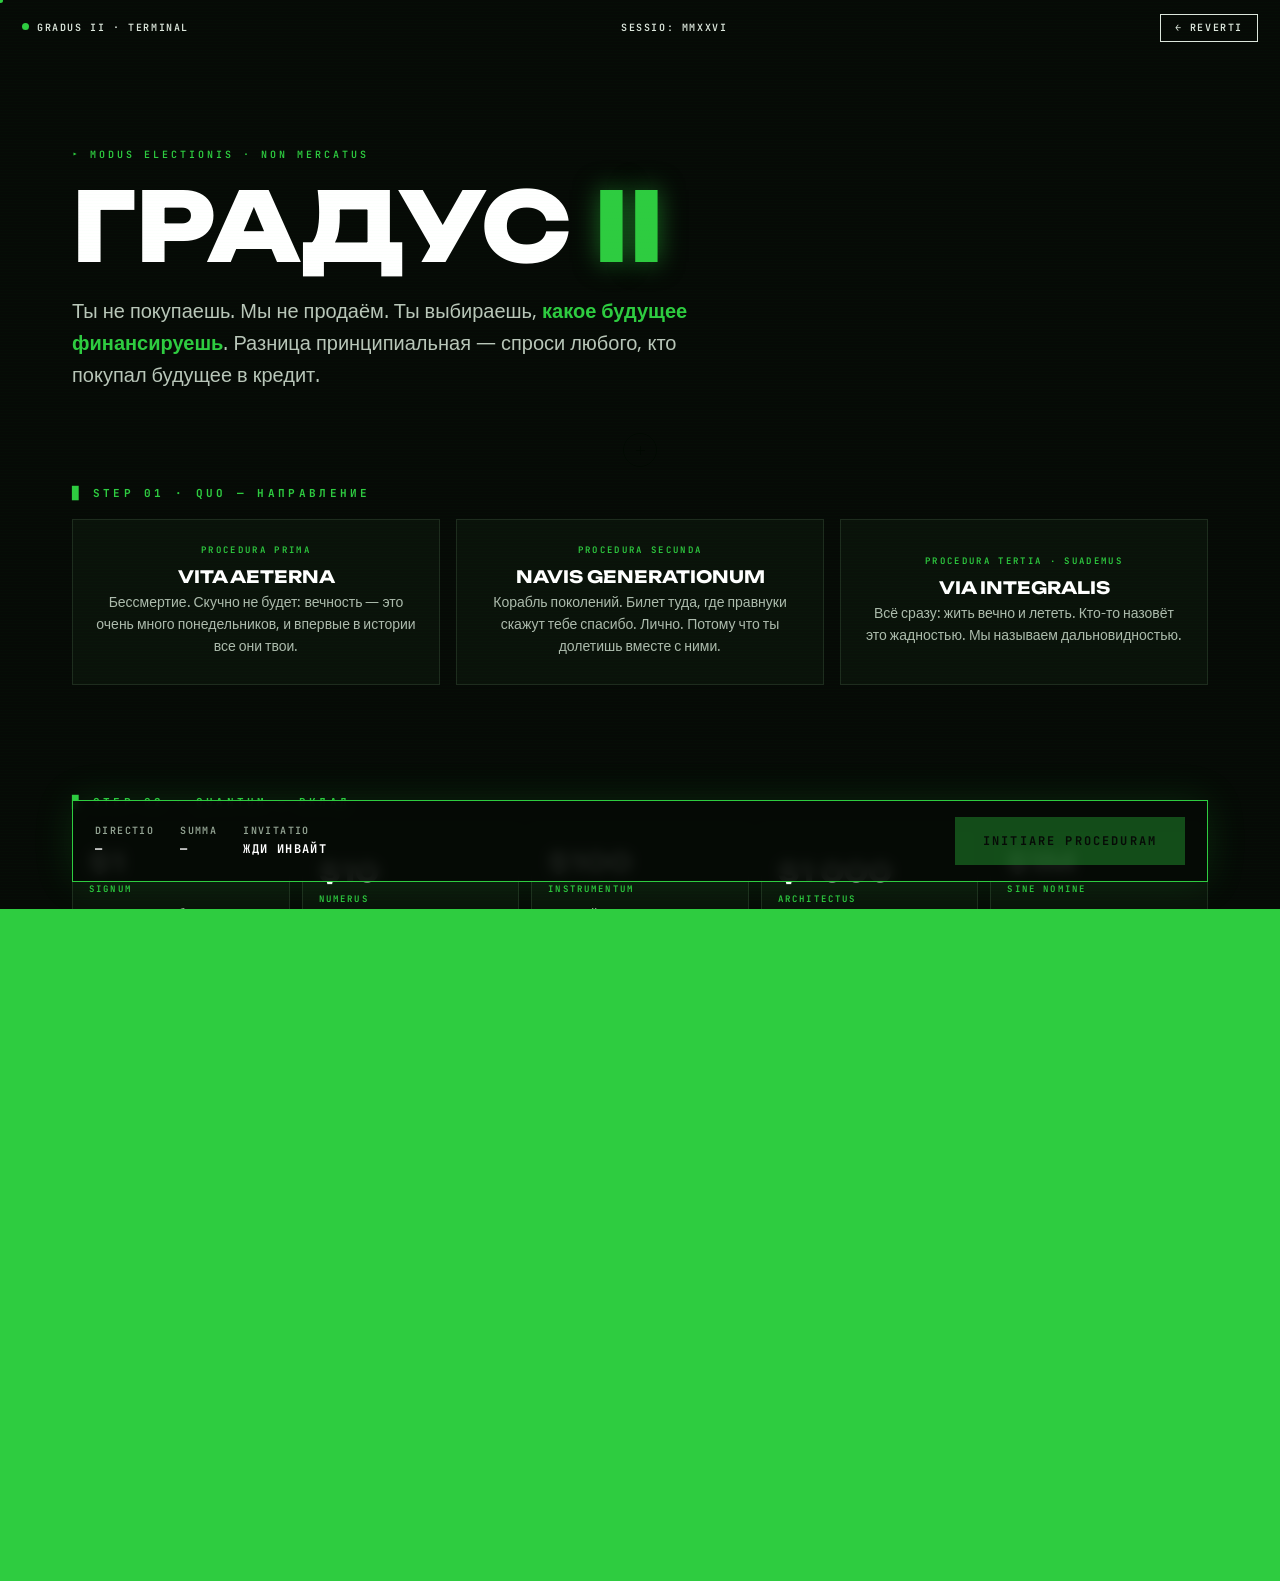
==== site/gradus.html @ 949667b2 "Проект: журнал APPARATUS IMMORTALIS (17 полос) + концепт сайта (главная + GRADUS II)" ====
<!DOCTYPE html>
<html lang="ru">
<head>
<meta charset="utf-8">
<meta name="viewport" content="width=device-width,initial-scale=1">
<title>GRADUS II · MODUS ELECTIONIS</title>
<meta name="description" content="Режим выбора финансирования. Ты не покупаешь. Мы не продаём. Ты выбираешь, какое будущее финансируешь.">
<link rel="icon" href="data:image/svg+xml,%3Csvg xmlns='http://www.w3.org/2000/svg' viewBox='0 0 32 32'%3E%3Crect width='32' height='32' fill='%23060A06'/%3E%3Crect x='4' y='4' width='24' height='24' fill='none' stroke='%232ECC40' stroke-width='3'/%3E%3Ccircle cx='16' cy='16' r='5' fill='%232ECC40'/%3E%3C/svg%3E">
<link rel="stylesheet" href="css/style.css">
</head>
<body class="gradus">

<div id="boot" style="background:#060A06;" data-lines='["TERMINAL ACCESS: <b>GRADUS II</b>","AUTH: <b>NON REQUIRITUR</b>","MODUS: <b>ELECTIO FINANTIAE</b>","ORDO: <b>NULLUS</b> — ОЧЕРЕДЬ ОТКЛЮЧЕНА","<b>SALVE, СОАВТОР.</b>"]'><pre style="color:#DCE7DC;"></pre></div>
<div id="wipe"></div>
<div class="scanlines"></div>

<header class="topbar">
  <span><span class="dot"></span>GRADUS II · TERMINAL</span>
  <span>SESSIO: MMXXVI</span>
  <a class="go2" href="index.html" data-wipe data-cur="Reverti">← REVERTI</a>
</header>

<section class="g2-hero">
  <p class="kicker rv">MODUS ELECTIONIS · NON MERCATUS</p>
  <h1 class="rv">ГРАДУС <em>II</em></h1>
  <p class="lead rv">Ты не покупаешь. Мы не продаём. Ты выбираешь, <b>какое будущее финансируешь</b>. Разница принципиальная — спроси любого, кто покупал будущее в кредит.</p>
</section>

<!-- STEP 01: направление -->
<section class="g2sec">
  <p class="steplbl rv">STEP 01 · QUO — НАПРАВЛЕНИЕ</p>
  <div class="dir-grid">
    <button class="dir rv" data-name="VITA AETERNA" data-hover data-cur="Vive">
      <small>PROCEDURA PRIMA</small>
      <h3>VITA AETERNA</h3>
      <p>Бессмертие. Скучно не будет: вечность — это очень много понедельников, и впервые в истории все они твои.</p>
    </button>
    <button class="dir rv" data-name="NAVIS GENERATIONUM" data-hover data-cur="Vola">
      <small>PROCEDURA SECUNDA</small>
      <h3>NAVIS GENERATIONUM</h3>
      <p>Корабль поколений. Билет туда, где правнуки скажут тебе спасибо. Лично. Потому что ты долетишь вместе с ними.</p>
    </button>
    <button class="dir rv" data-name="VIA INTEGRALIS" data-hover data-cur="Omnia">
      <small>PROCEDURA TERTIA · SUADEMUS</small>
      <h3>VIA INTEGRALIS</h3>
      <p>Всё сразу: жить вечно и лететь. Кто-то назовёт это жадностью. Мы называем дальновидностью.</p>
    </button>
  </div>
</section>

<!-- STEP 02: вклад -->
<section class="g2sec">
  <p class="steplbl rv">STEP 02 · QUANTUM — ВКЛАД</p>
  <div class="tier-row">
    <button class="tier rv" data-name="$1 · SIGNUM" data-hover data-cur="Sine ordine">
      <span class="sum">$1</span><span class="nm">SIGNUM</span>
      <p>Не цена. Способ не ждать инвайт. Очередь — для магазинов.</p>
    </button>
    <button class="tier rv" data-name="$10 · NUMERUS" data-hover data-cur="Nomen">
      <span class="sum">$10</span><span class="nm">NUMERUS</span>
      <p>Твоё имя в списке соавторов. Шрифт мелкий, зато вечный.</p>
    </button>
    <button class="tier rv" data-name="$100 · INSTRUMENTUM" data-hover data-cur="Signum II">
      <span class="sum">$100</span><span class="nm">INSTRUMENTUM</span>
      <p>Значок II класса. Люди начнут спрашивать. Отвечать не обязательно.</p>
    </button>
    <button class="tier rv" data-name="$1 000 · ARCHITECTUS" data-hover data-cur="Signum I">
      <span class="sum">$1 000</span><span class="nm">ARCHITECTUS</span>
      <p>Значок I класса и право молчать со значением.</p>
    </button>
    <button class="tier rv" data-name="$1 000 000 · SINE NOMINE" data-hover data-cur="Silentium">
      <span class="sum">$1M</span><span class="nm">SINE NOMINE</span>
      <p>Уровень, о котором вслух не говорят. Даже мы. Особенно мы.</p>
    </button>
  </div>
  <p class="rings rv">Значки — для тех, кто уже вошёл. <b>Выше значков есть кольца</b>: их носят соавторы такого порядка, что о них не говорят вслух. Как выглядит кольцо, не знает никто. Возможно, в этом и смысл кольца.</p>
</section>

<!-- SUMMARY HUD -->
<div class="hudpanel">
  <div class="f">DIRECTIO<b id="fDir">—</b></div>
  <div class="f">SUMMA<b id="fSum">—</b></div>
  <div class="f">INVITATIO<b id="fInv">ЖДИ ИНВАЙТ</b></div>
  <button class="btn solid" id="goBtn" disabled data-cur="Procede">INITIARE PROCEDURAM</button>
</div>

<section class="g2sec" style="padding-bottom:120px;">
  <p class="lead rv" style="color:#93A493;font-size:14px;">Концепт-страница получения входа. Деньги не списываются: пока что мы щедрее банков. Узел оплаты активируется вручную — INCEPTOR PRIMARIS проверяет каждую подпись лично. Ему всё равно некуда спешить: у него вечность.</p>
</section>

<footer style="border-color:#1E2C1E;">
  <span>GAUSSE HOLLER CUSTOM LAB · <span class="g">VER. ∞.0</span> · MMXXVI</span>
  <span>GRADUS II · MODUS ELECTIONIS</span>
  <span>MORS <span class="g">OPTIONALIS</span></span>
</footer>

<!-- MODAL -->
<div id="modal">
  <div class="box">
    <pre></pre>
    <p class="fine">Это концепт. Ничего не списано, никто не подписан, все свободны — редкое предложение на современном рынке.</p>
    <button class="btn x" style="color:#fff;" data-cur="Finis">ЗАКРЫТЬ КАНАЛ</button>
  </div>
</div>

<script src="js/main.js"></script>
</body>
</html>
---- site/css/style.css ----
/* ── GAUSSE HOLLER CUSTOM LAB · concept site ─────────────────────────── */
@font-face{font-family:'Unbounded';src:url('../fonts/Unbounded.woff2') format('woff2');font-display:swap;}
@font-face{font-family:'Oxanium';src:url('../fonts/Oxanium.woff2') format('woff2');font-display:swap;}
@font-face{font-family:'JBMono';src:url('../fonts/JetBrainsMono.woff2') format('woff2');font-display:swap;}
@font-face{font-family:'Rubik';src:url('../fonts/Rubik.woff2') format('woff2');font-display:swap;}

:root{
  --green:#2ECC40;
  --green-dim:#20A331;
  --ink:#0B0F0B;
  --paper:#FFFFFF;
  --grey:#8A938A;
  --hud:1px solid rgba(11,15,11,.9);
}
*{margin:0;padding:0;box-sizing:border-box;}
html{scroll-behavior:smooth;}
body{
  background:var(--paper);color:var(--ink);
  font-family:'Rubik',system-ui,sans-serif;
  overflow-x:hidden;
  -webkit-font-smoothing:antialiased;
}
::selection{background:var(--green);color:#fff;}
img{max-width:100%;display:block;}
a{color:inherit;text-decoration:none;}

/* custom cursor (fine pointers only) */
@media (hover:hover) and (pointer:fine){
  body.cursor-on, body.cursor-on a, body.cursor-on button, body.cursor-on [data-hover]{cursor:none;}
  #cur{
    position:fixed;left:0;top:0;width:34px;height:34px;margin:-17px 0 0 -17px;
    border:1.5px solid var(--green);border-radius:50%;
    pointer-events:none;z-index:9999;
    transition:width .25s,height .25s,margin .25s,border-color .2s,background .2s;
    mix-blend-mode:multiply;
  }
  #cur::before,#cur::after{
    content:'';position:absolute;left:50%;top:50%;background:var(--green);
    transition:opacity .2s;
  }
  #cur::before{width:9px;height:1px;margin:-.5px 0 0 -4.5px;}
  #cur::after{width:1px;height:9px;margin:-4.5px 0 0 -.5px;}
  #cur.hov{width:64px;height:64px;margin:-32px 0 0 -32px;background:rgba(46,204,64,.12);}
  #cur.hov::before,#cur.hov::after{opacity:0;}
  #curDot{
    position:fixed;left:0;top:0;width:5px;height:5px;margin:-2.5px 0 0 -2.5px;
    background:var(--green);border-radius:50%;pointer-events:none;z-index:9999;
  }
  #curLbl{
    position:fixed;left:0;top:0;transform:translate(14px,14px);
    font:600 9px/1 'JBMono',monospace;letter-spacing:.14em;color:var(--green);
    pointer-events:none;z-index:9999;opacity:0;transition:opacity .2s;
    text-transform:uppercase;white-space:nowrap;
  }
  #curLbl.show{opacity:1;}
}
#cur,#curDot,#curLbl{display:none;}
body.cursor-on #cur,body.cursor-on #curDot,body.cursor-on #curLbl{display:block;}

/* boot overlay */
#boot{
  position:fixed;inset:0;background:var(--paper);z-index:9000;
  display:flex;align-items:center;justify-content:center;
  transition:opacity .5s,visibility .5s;
}
#boot.done{opacity:0;visibility:hidden;}
#boot pre{
  font:500 11px/1.9 'JBMono',monospace;color:var(--ink);
  letter-spacing:.08em;
}
#boot pre b{color:var(--green);font-weight:600;}

/* page wipe */
#wipe{
  position:fixed;inset:0;background:var(--green);z-index:9500;
  transform:translateY(101%);pointer-events:none;
}
#wipe.go{transition:transform .45s cubic-bezier(.76,0,.24,1);transform:translateY(0);}

/* top bar */
.topbar{
  position:fixed;top:0;left:0;right:0;z-index:800;
  display:flex;justify-content:space-between;align-items:center;
  padding:14px 22px;
  font:600 10px/1 'JBMono',monospace;letter-spacing:.16em;text-transform:uppercase;
  mix-blend-mode:multiply;
}
.topbar .dot{display:inline-block;width:7px;height:7px;background:var(--green);border-radius:50%;
  margin-right:8px;animation:blink 1.6s steps(2) infinite;vertical-align:1px;}
@keyframes blink{50%{opacity:.15;}}
.topbar .go2{
  border:1.5px solid var(--ink);padding:8px 14px;position:relative;overflow:hidden;
  transition:color .25s;
}
.topbar .go2::before{
  content:'';position:absolute;inset:0;background:var(--ink);
  transform:scaleX(0);transform-origin:left;transition:transform .25s;z-index:-1;
}
.topbar .go2:hover{color:var(--paper);}
.topbar .go2:hover::before{transform:scaleX(1);}

/* hero */
.hero{position:relative;min-height:100vh;display:flex;align-items:flex-end;overflow:hidden;background:var(--ink);}
.hero video,.hero .postr{
  position:absolute;inset:0;width:100%;height:100%;object-fit:cover;
  filter:saturate(1.05);
}
.hero .shade{position:absolute;inset:0;
  background:linear-gradient(180deg,rgba(255,255,255,.06) 0%,rgba(0,0,0,0) 34%,rgba(4,8,4,.55) 68%,rgba(4,8,4,.88) 100%);}
.hero .hud-corner{position:absolute;width:26px;height:26px;border:2px solid rgba(255,255,255,.85);z-index:5;}
.hud-corner.tl{top:74px;left:22px;border-right:0;border-bottom:0;}
.hud-corner.tr{top:74px;right:22px;border-left:0;border-bottom:0;}
.hud-corner.bl{bottom:22px;left:22px;border-right:0;border-top:0;}
.hud-corner.br{bottom:22px;right:22px;border-left:0;border-top:0;}
.hero .side-lbl{
  position:absolute;z-index:5;font:600 9px/1.8 'JBMono',monospace;color:#fff;
  letter-spacing:.2em;text-transform:uppercase;opacity:.9;
}
.side-lbl.l{left:22px;top:22%;transform:rotate(180deg);writing-mode:vertical-rl;}
.side-lbl.r{right:22px;top:38%;writing-mode:vertical-rl;}
.side-lbl .g{color:var(--green);}
.hero-inner{
  position:relative;z-index:6;padding:0 60px 84px 22px;width:100%;
  display:flex;flex-direction:column;align-items:flex-end;text-align:right;
}
@media(max-width:820px){.hero-inner{padding-right:22px;}}
.kicker{
  font:600 10px/1 'JBMono',monospace;letter-spacing:.3em;text-transform:uppercase;
  color:var(--green);margin-bottom:18px;
}
.kicker::before{content:'▸ ';}
h1.mega{
  font:800 clamp(44px,9.5vw,132px)/0.95 'Unbounded',sans-serif;
  color:#fff;letter-spacing:-.01em;text-transform:uppercase;
  position:relative;
}
h1.mega .row{display:block;overflow:hidden;}
h1.mega .row span{display:inline-block;transform:translateY(110%);animation:rise .9s cubic-bezier(.22,1,.36,1) forwards;}
h1.mega .row:nth-child(2) span{animation-delay:.12s;color:var(--green);}
@keyframes rise{to{transform:translateY(0);}}
.hero-sub{
  margin-top:26px;max-width:560px;color:#fff;
  font:400 clamp(15px,1.6vw,19px)/1.55 'Oxanium',sans-serif;
  text-shadow:0 1px 4px rgba(4,8,4,.7),0 0 22px rgba(4,8,4,.55);
}
.hero-sub b{color:var(--green);font-weight:600;}
.hero-ctas{display:flex;gap:14px;margin-top:34px;flex-wrap:wrap;justify-content:flex-end;}
.btn{
  font:700 12px/1 'JBMono',monospace;letter-spacing:.18em;text-transform:uppercase;
  padding:16px 26px;border:2px solid var(--green);color:#fff;position:relative;
  overflow:hidden;display:inline-block;transition:color .25s;background:transparent;
}
.btn::before{content:'';position:absolute;inset:0;background:var(--green);
  transform:translateY(101%);transition:transform .28s cubic-bezier(.76,0,.24,1);z-index:-1;}
.btn:hover{color:var(--ink);}
.btn:hover::before{transform:translateY(0);}
.btn.solid{background:var(--green);color:var(--ink);}
.btn.solid::before{background:#fff;}
.btn.pulse{animation:pulse 2.4s ease-in-out infinite;}
@keyframes pulse{0%,100%{box-shadow:0 0 0 0 rgba(46,204,64,.55);}50%{box-shadow:0 0 0 14px rgba(46,204,64,0);}}
.scroll-hint{
  position:absolute;left:50%;bottom:20px;transform:translateX(-50%);z-index:6;
  font:600 9px/1 'JBMono',monospace;color:#fff;letter-spacing:.3em;opacity:.7;
  animation:hint 2s ease-in-out infinite;
}
@keyframes hint{50%{transform:translate(-50%,6px);}}

/* marquee */
.marquee{
  border-top:var(--hud);border-bottom:var(--hud);
  overflow:hidden;white-space:nowrap;background:var(--paper);padding:13px 0;
}
.marquee .track{display:inline-block;animation:mq 26s linear infinite;
  font:700 13px/1 'JBMono',monospace;letter-spacing:.22em;text-transform:uppercase;}
.marquee .track em{color:var(--green);font-style:normal;}
@keyframes mq{to{transform:translateX(-50%);}}

/* sections */
section{padding:96px 22px;max-width:1180px;margin:0 auto;position:relative;}
.sec-num{
  position:absolute;top:96px;right:22px;
  font:700 11px/1 'JBMono',monospace;color:var(--grey);letter-spacing:.2em;
}
h2.sec{
  font:800 clamp(28px,4.6vw,58px)/1.02 'Unbounded',sans-serif;text-transform:uppercase;
  margin:14px 0 34px;max-width:820px;
}
h2.sec em{font-style:normal;color:var(--green);}
.lead{font:400 clamp(16px,1.8vw,20px)/1.6 'Oxanium',sans-serif;max-width:640px;}
.lead + .lead{margin-top:18px;}
.lead b{color:var(--green-dim);font-weight:600;}

/* reveal */
.rv{opacity:1;transform:none;}
body.js .rv{opacity:0;transform:translateY(28px);transition:opacity .7s ease,transform .7s cubic-bezier(.22,1,.36,1);}
body.js .rv.in{opacity:1;transform:none;}

/* duo cards */
.duo{display:grid;grid-template-columns:1fr 1fr;gap:22px;margin-top:44px;}
@media(max-width:820px){.duo{grid-template-columns:1fr;}}
.card{
  border:var(--hud);position:relative;overflow:hidden;background:var(--paper);
}
.card .ph{overflow:hidden;aspect-ratio:4/3;}
.card .ph img{width:100%;height:100%;object-fit:cover;transition:transform .8s cubic-bezier(.22,1,.36,1),filter .5s;}
.card:hover .ph img{transform:scale(1.06);}
.card .cb{padding:22px;}
.card h3{font:700 20px/1.1 'Unbounded',sans-serif;text-transform:uppercase;margin-bottom:10px;}
.card h3 small{display:block;font:600 9px/1 'JBMono',monospace;color:var(--green);letter-spacing:.28em;margin-bottom:8px;}
.card p{font:400 15px/1.55 'Oxanium',sans-serif;color:#242a24;}
.card .tag{
  position:absolute;top:14px;left:14px;background:var(--green);color:var(--ink);
  font:700 9px/1 'JBMono',monospace;letter-spacing:.2em;padding:7px 10px;text-transform:uppercase;z-index:2;
}

/* counter */
.counter-wrap{background:var(--ink);color:#fff;max-width:none;padding:110px 22px;}
.counter-in{max-width:1180px;margin:0 auto;text-align:center;}
.counter-in .kicker{margin-bottom:8px;}
.big-num{
  font:800 clamp(48px,9vw,120px)/1 'Unbounded',sans-serif;color:var(--green);
  letter-spacing:-.01em;font-variant-numeric:tabular-nums;
}
.counter-in .cap{font:400 16px/1.6 'Oxanium',sans-serif;color:#cfd6cf;max-width:560px;margin:22px auto 0;}
.counter-in .cap b{color:#fff;}

/* qr block */
.qrgrid{display:grid;grid-template-columns:minmax(240px,380px) 1fr;gap:44px;align-items:center;}
@media(max-width:820px){.qrgrid{grid-template-columns:1fr;}}
.qrbox{border:var(--hud);padding:20px;background:#fff;position:relative;}
.qrbox img{width:100%;}
.qrbox::after{
  content:'SCAN · EXPECTA INVITATIONEM';position:absolute;left:20px;bottom:6px;
  font:600 8px/1 'JBMono',monospace;letter-spacing:.24em;color:var(--grey);
}

/* gate cta */
.gate{
  max-width:none;background:linear-gradient(180deg,#fff 0%,#eef4ee 100%);
  border-top:var(--hud);text-align:center;padding:130px 22px;
}
.gate h2{font:800 clamp(40px,8vw,110px)/1 'Unbounded',sans-serif;text-transform:uppercase;}
.gate h2 em{font-style:normal;color:var(--green);}
.gate p{font:400 17px/1.6 'Oxanium',sans-serif;max-width:520px;margin:22px auto 36px;}
.btn.dark{border-color:var(--ink);color:var(--ink);}
.btn.dark::before{background:var(--ink);}
.btn.dark:hover{color:#fff;}

/* footer */
footer{
  border-top:var(--hud);padding:26px 22px;display:flex;justify-content:space-between;
  flex-wrap:wrap;gap:10px;font:600 9px/1.8 'JBMono',monospace;letter-spacing:.16em;
  text-transform:uppercase;color:var(--grey);
}
footer .g{color:var(--green);}

/* grain */
.grain{position:fixed;inset:-100px;z-index:700;pointer-events:none;opacity:.05;
  background-image:url("data:image/svg+xml,%3Csvg xmlns='http://www.w3.org/2000/svg' width='140' height='140'%3E%3Cfilter id='n'%3E%3CfeTurbulence baseFrequency='0.85' numOctaves='2'/%3E%3C/filter%3E%3Crect width='140' height='140' filter='url(%23n)'/%3E%3C/svg%3E");
  animation:grain 7s steps(9) infinite;}
@keyframes grain{
  0%,100%{transform:translate(0,0);}12%{transform:translate(-4%,3%);}25%{transform:translate(3%,-5%);}
  37%{transform:translate(-3%,-2%);}50%{transform:translate(5%,4%);}62%{transform:translate(-5%,1%);}
  75%{transform:translate(2%,5%);}87%{transform:translate(4%,-3%);}
}

/* ════════ GRADUS II (dark terminal mode) ════════ */
body.gradus{background:#060A06;color:#DCE7DC;}
body.gradus ::selection{background:var(--green);color:#060A06;}
body.gradus .topbar{color:#DCE7DC;mix-blend-mode:normal;}
body.gradus .topbar .go2{border-color:#DCE7DC;}
body.gradus .topbar .go2::before{background:var(--green);}
body.gradus .topbar .go2:hover{color:#060A06;}
.scanlines{position:fixed;inset:0;z-index:600;pointer-events:none;opacity:.5;
  background:repeating-linear-gradient(0deg,rgba(46,204,64,.035) 0 1px,transparent 1px 3px);}
.g2-hero{padding:150px 22px 40px;max-width:1180px;margin:0 auto;}
.g2-hero h1{
  font:800 clamp(38px,7.5vw,96px)/1 'Unbounded',sans-serif;text-transform:uppercase;color:#fff;
}
.g2-hero h1 em{font-style:normal;color:var(--green);text-shadow:0 0 26px rgba(46,204,64,.5);}
.g2-hero .lead{color:#B9C6B9;margin-top:22px;}
.g2-hero .lead b{color:var(--green);}
.steplbl{
  font:700 11px/1 'JBMono',monospace;letter-spacing:.3em;color:var(--green);
  text-transform:uppercase;margin:0 0 20px;
}
.steplbl::before{content:'█ ';animation:blink 1.2s steps(2) infinite;}
.g2sec{max-width:1180px;margin:0 auto;padding:56px 22px;}
.dir-grid{display:grid;grid-template-columns:repeat(3,1fr);gap:16px;}
@media(max-width:900px){.dir-grid{grid-template-columns:1fr;}}
.dir{
  border:1px solid #1E2C1E;background:#0A120A;padding:26px 22px;position:relative;
  transition:border-color .25s,transform .25s,box-shadow .25s;
}
.dir:hover{transform:translateY(-4px);border-color:#395439;}
.dir.sel{border-color:var(--green);box-shadow:0 0 0 1px var(--green),0 0 34px rgba(46,204,64,.18);}
.dir.sel::after{
  content:'ELECTUM';position:absolute;top:12px;right:12px;background:var(--green);color:#060A06;
  font:700 8px/1 'JBMono',monospace;letter-spacing:.2em;padding:5px 8px;
}
.dir h3{font:700 17px/1.2 'Unbounded',sans-serif;color:#fff;text-transform:uppercase;margin-bottom:6px;}
.dir small{display:block;font:600 9px/1 'JBMono',monospace;color:var(--green);letter-spacing:.26em;margin-bottom:12px;text-transform:uppercase;}
.dir p{font:400 14px/1.55 'Oxanium',sans-serif;color:#ADBBAD;}
.tier-row{display:grid;grid-template-columns:repeat(5,1fr);gap:12px;}
@media(max-width:1020px){.tier-row{grid-template-columns:repeat(2,1fr);}}
@media(max-width:560px){.tier-row{grid-template-columns:1fr;}}
.tier{
  border:1px solid #1E2C1E;background:#0A120A;padding:20px 16px;text-align:left;
  transition:border-color .25s,transform .25s,box-shadow .25s;position:relative;
}
.tier:hover{transform:translateY(-4px);border-color:#395439;}
.tier.sel{border-color:var(--green);box-shadow:0 0 0 1px var(--green),0 0 30px rgba(46,204,64,.18);}
.tier .sum{font:800 26px/1 'Unbounded',sans-serif;color:#fff;}
.tier .nm{font:600 9px/1 'JBMono',monospace;color:var(--green);letter-spacing:.24em;margin:10px 0 12px;text-transform:uppercase;display:block;}
.tier p{font:400 12.5px/1.5 'Oxanium',sans-serif;color:#ADBBAD;}
.rings{
  margin-top:26px;border:1px dashed #2c3f2c;padding:18px 20px;
  font:400 13.5px/1.6 'Oxanium',sans-serif;color:#93A493;max-width:720px;
}
.rings b{color:#fff;}
/* summary hud */
.hudpanel{
  position:sticky;bottom:18px;z-index:850;max-width:1136px;margin:40px auto 0;
  border:1px solid var(--green);background:rgba(6,10,6,.92);backdrop-filter:blur(6px);
  display:flex;align-items:center;gap:26px;padding:16px 22px;flex-wrap:wrap;
  box-shadow:0 0 40px rgba(46,204,64,.14);
}
.hudpanel .f{font:600 10px/1.7 'JBMono',monospace;letter-spacing:.14em;text-transform:uppercase;color:#93A493;}
.hudpanel .f b{display:block;color:#fff;font-size:12px;}
.hudpanel .f b.g{color:var(--green);}
.hudpanel .btn{margin-left:auto;}
.hudpanel .btn[disabled]{opacity:.35;pointer-events:none;}
/* modal */
#modal{position:fixed;inset:0;z-index:9600;background:rgba(3,6,3,.88);display:none;align-items:center;justify-content:center;padding:20px;}
#modal.open{display:flex;}
#modal .box{
  border:1px solid var(--green);background:#060A06;max-width:640px;width:100%;
  padding:34px 30px;box-shadow:0 0 60px rgba(46,204,64,.25);
}
#modal pre{font:500 13px/2 'JBMono',monospace;color:var(--green);white-space:pre-wrap;letter-spacing:.04em;min-height:150px;}
#modal .fine{font:400 11px/1.6 'Oxanium',sans-serif;color:#6f7f6f;margin-top:18px;}
#modal .x{margin-top:22px;}
@media (prefers-reduced-motion:reduce){
  *,*::before,*::after{animation-duration:.01ms !important;animation-iteration-count:1 !important;transition-duration:.01ms !important;}
  body.js .rv{opacity:1;transform:none;}
}
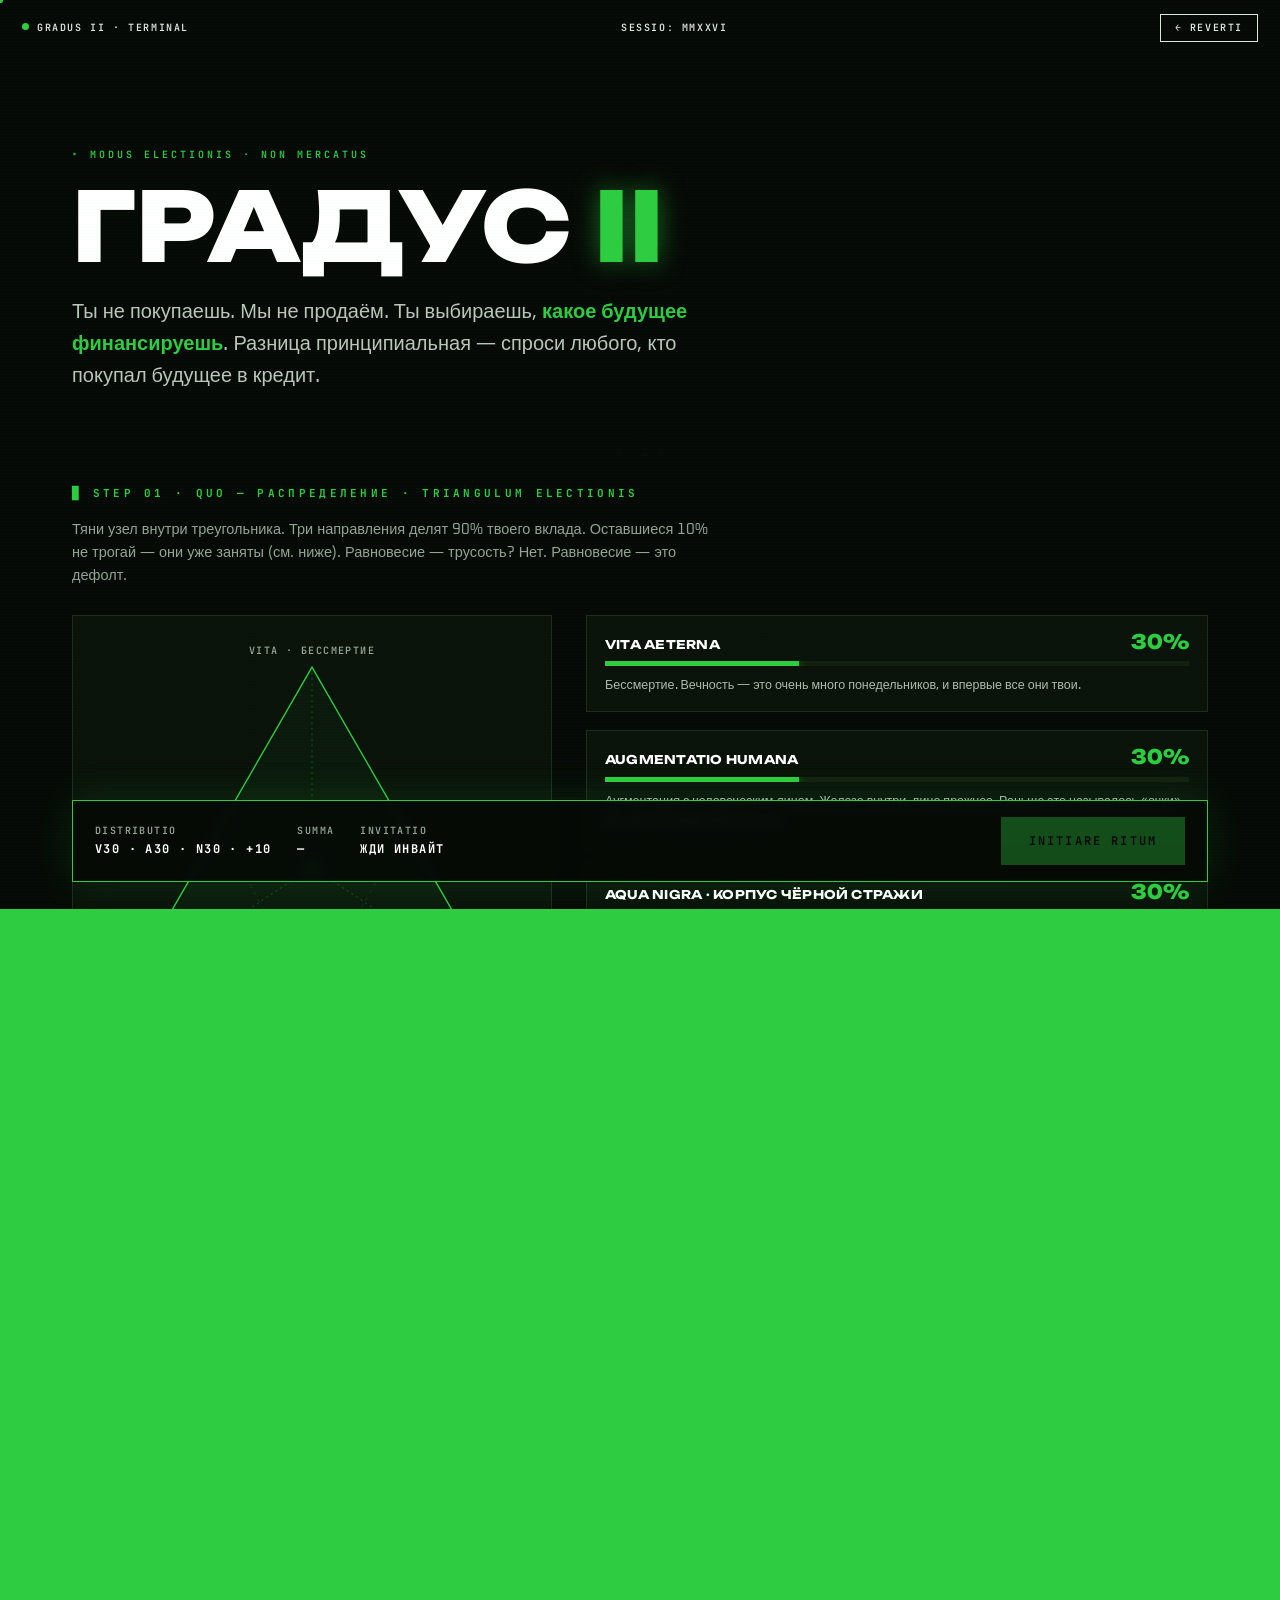
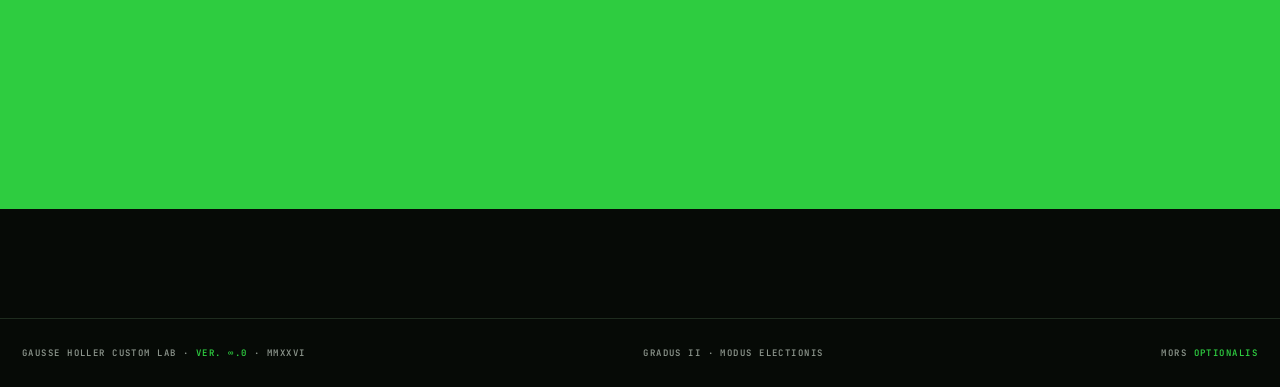
==== commit 77a979ea: "GRADUS II: треугольник распределения 30-30-30(+10); канон: инициация/RITUS вместо процедуры" ====
--- a/site/gradus.html
+++ b/site/gradus.html
@@ -26,25 +26,54 @@
   <p class="lead rv">Ты не покупаешь. Мы не продаём. Ты выбираешь, <b>какое будущее финансируешь</b>. Разница принципиальная — спроси любого, кто покупал будущее в кредит.</p>
 </section>
 
-<!-- STEP 01: направление -->
+<!-- STEP 01: распределение -->
 <section class="g2sec">
-  <p class="steplbl rv">STEP 01 · QUO — НАПРАВЛЕНИЕ</p>
-  <div class="dir-grid">
-    <button class="dir rv" data-name="VITA AETERNA" data-hover data-cur="Vive">
-      <small>PROCEDURA PRIMA</small>
-      <h3>VITA AETERNA</h3>
-      <p>Бессмертие. Скучно не будет: вечность — это очень много понедельников, и впервые в истории все они твои.</p>
-    </button>
-    <button class="dir rv" data-name="NAVIS GENERATIONUM" data-hover data-cur="Vola">
-      <small>PROCEDURA SECUNDA</small>
-      <h3>NAVIS GENERATIONUM</h3>
-      <p>Корабль поколений. Билет туда, где правнуки скажут тебе спасибо. Лично. Потому что ты долетишь вместе с ними.</p>
-    </button>
-    <button class="dir rv" data-name="VIA INTEGRALIS" data-hover data-cur="Omnia">
-      <small>PROCEDURA TERTIA · SUADEMUS</small>
-      <h3>VIA INTEGRALIS</h3>
-      <p>Всё сразу: жить вечно и лететь. Кто-то назовёт это жадностью. Мы называем дальновидностью.</p>
-    </button>
+  <p class="steplbl rv">STEP 01 · QUO — РАСПРЕДЕЛЕНИЕ · TRIANGULUM ELECTIONIS</p>
+  <p class="lead rv" style="color:#93A493;font-size:14.5px;margin-bottom:26px;">Тяни узел внутри треугольника. Три направления делят 90% твоего вклада. Оставшиеся 10% не трогай — они уже заняты (см. ниже). Равновесие — трусость? Нет. Равновесие — это дефолт.</p>
+  <div class="alloc rv">
+    <div class="tri-wrap" data-hover data-cur="Trahe">
+      <svg id="triSvg" viewBox="0 0 480 430" aria-label="Манипулятор распределения">
+        <polygon class="tri-outer" points="240,36 36,390 444,390"/>
+        <polygon class="tri-grid" points="138,213 342,213 240,390"/>
+        <line class="tri-ray" id="rayV" x1="240" y1="36" x2="240" y2="253"/>
+        <line class="tri-ray" id="rayA" x1="36"  y1="390" x2="240" y2="253"/>
+        <line class="tri-ray" id="rayN" x1="444" y1="390" x2="240" y2="253"/>
+        <text class="tri-lbl" x="240" y="22" text-anchor="middle">VITA · БЕССМЕРТИЕ</text>
+        <text class="tri-lbl" x="36" y="414" text-anchor="start">AUGMENTATIO</text>
+        <text class="tri-lbl" x="444" y="414" text-anchor="end">AQUA NIGRA</text>
+        <circle id="triNode" cx="240" cy="253" r="11"/>
+        <circle id="triNodeCore" cx="240" cy="253" r="4"/>
+      </svg>
+      <div class="presets">
+        <button class="pre-chip" data-set="30,30,30" data-cur="Aequus">ДЕФОЛТ 30·30·30</button>
+        <button class="pre-chip" data-set="60,15,15" data-cur="Vive">ВЕЧНОСТЬ</button>
+        <button class="pre-chip" data-set="15,60,15" data-cur="Ferrum">ЖЕЛЕЗО</button>
+        <button class="pre-chip" data-set="15,15,60" data-cur="Silentium">ТИШИНА</button>
+      </div>
+    </div>
+    <div class="alloc-side">
+      <div class="alloc-row" id="rowV">
+        <div class="ar-head"><span class="ar-name">VITA AETERNA</span><span class="ar-pct" id="pV">30%</span></div>
+        <div class="ar-bar"><i id="bV" style="width:33.3%"></i></div>
+        <p>Бессмертие. Вечность — это очень много понедельников, и впервые все они твои.</p>
+      </div>
+      <div class="alloc-row" id="rowA">
+        <div class="ar-head"><span class="ar-name">AUGMENTATIO HUMANA</span><span class="ar-pct" id="pA">30%</span></div>
+        <div class="ar-bar"><i id="bA" style="width:33.3%"></i></div>
+        <p>Аугментация с человеческим лицом. Железо внутри, лицо прежнее. Раньше это называлось «очки». Мы просто продолжили мысль.</p>
+      </div>
+      <div class="alloc-row" id="rowN">
+        <div class="ar-head"><span class="ar-name">AQUA NIGRA · КОРПУС ЧЁРНОЙ СТРАЖИ</span><span class="ar-pct" id="pN">30%</span></div>
+        <div class="ar-bar"><i id="bN" style="width:33.3%"></i></div>
+        <p>Безопасность. Мы любим пострелять. Точнее — братья из корпуса любят. Мы любим тишину, которая наступает после.</p>
+      </div>
+      <div class="alloc-lock">
+        <span class="al-badge">10% · SEMPER</span>
+        <div>
+          <b>SCRIPTORIUM — администрация и юрзащита.</b> Не регулируется. Единственная константа во вселенной: юристы переживут даже нас. А мы, напомним, продаём бессмертие.
+        </div>
+      </div>
+    </div>
   </div>
 </section>
 
@@ -78,10 +107,10 @@
 
 <!-- SUMMARY HUD -->
 <div class="hudpanel">
-  <div class="f">DIRECTIO<b id="fDir">—</b></div>
+  <div class="f">DISTRIBUTIO<b id="fDir">V30 · A30 · N30 · +10</b></div>
   <div class="f">SUMMA<b id="fSum">—</b></div>
   <div class="f">INVITATIO<b id="fInv">ЖДИ ИНВАЙТ</b></div>
-  <button class="btn solid" id="goBtn" disabled data-cur="Procede">INITIARE PROCEDURAM</button>
+  <button class="btn solid" id="goBtn" disabled data-cur="Initia">INITIARE RITUM</button>
 </div>
 
 <section class="g2sec" style="padding-bottom:120px;">
--- a/site/css/style.css
+++ b/site/css/style.css
@@ -105,6 +105,50 @@
   position:absolute;inset:0;width:100%;height:100%;object-fit:cover;
   filter:saturate(1.05);
 }
+.hero .postr{animation:kenburns 26s ease-in-out infinite alternate;transform-origin:58% 42%;}
+@keyframes kenburns{from{transform:scale(1);}to{transform:scale(1.12);}}
+/* scanning line */
+.hero .scanline{
+  position:absolute;left:0;right:0;top:-12%;height:9vh;z-index:4;pointer-events:none;
+  background:linear-gradient(180deg,rgba(46,204,64,0) 0%,rgba(46,204,64,.14) 82%,rgba(46,204,64,.75) 98%,#fff 100%);
+  animation:scan 6.5s cubic-bezier(.4,0,.6,1) infinite;
+  mix-blend-mode:screen;
+}
+@keyframes scan{0%{top:-12%;opacity:0;}8%{opacity:1;}88%{opacity:1;}100%{top:104%;opacity:0;}}
+/* parallax layer */
+.hud-layer{position:absolute;inset:0;z-index:5;pointer-events:none;will-change:transform;
+  transition:transform .25s ease-out;}
+/* floating HUD modules */
+.hud-float{
+  position:absolute;z-index:5;border:1px solid rgba(46,204,64,.85);color:#fff;
+  background:rgba(6,12,6,.38);backdrop-filter:blur(2px);
+  font:600 9px/1 'JBMono',monospace;letter-spacing:.22em;text-transform:uppercase;
+  padding:8px 11px;white-space:nowrap;
+  animation:hudfloat 7s ease-in-out infinite alternate,hudflick 9s steps(1) infinite;
+  will-change:transform;
+}
+.hud-float b{color:var(--green);font-weight:700;}
+.hud-float::before{content:'▸ ';color:var(--green);}
+.hud-float.f1{top:21%;right:16%;animation-delay:0s,2s;}
+.hud-float.f2{top:37%;left:38%;animation-delay:-2.4s,4s;}
+.hud-float.f3{top:66%;right:30%;animation-delay:-4.2s,1s;}
+.hud-float.f4{top:76%;left:26%;animation-delay:-1.3s,6s;}
+@media(max-width:820px){.hud-float.f2,.hud-float.f4{display:none;}}
+@keyframes hudfloat{from{margin-top:-7px;}to{margin-top:9px;}}
+@keyframes hudflick{0%,100%{opacity:1;}44%{opacity:1;}45%{opacity:.25;}47%{opacity:1;}81%{opacity:1;}82%{opacity:.4;}83%{opacity:1;}}
+/* rotating reticle over the gate */
+.reticle{
+  position:absolute;z-index:4;top:34%;right:22%;width:120px;height:120px;pointer-events:none;
+  border:1.5px solid rgba(46,204,64,.8);border-radius:50%;
+  animation:retspin 22s linear infinite;will-change:transform;
+}
+.reticle::before,.reticle::after{content:'';position:absolute;background:rgba(46,204,64,.8);}
+.reticle::before{left:50%;top:-10px;width:1.5px;height:140px;margin-left:-.75px;}
+.reticle::after{top:50%;left:-10px;height:1.5px;width:140px;margin-top:-.75px;}
+.reticle i{position:absolute;inset:26px;border:1px dashed rgba(46,204,64,.55);border-radius:50%;}
+@keyframes retspin{to{transform:rotate(360deg);}}
+@media(max-width:820px){.reticle{width:80px;height:80px;right:12%;}
+  .reticle::before{height:100px;}.reticle::after{width:100px;}}
 .hero .shade{position:absolute;inset:0;
   background:linear-gradient(180deg,rgba(255,255,255,.06) 0%,rgba(0,0,0,0) 34%,rgba(4,8,4,.55) 68%,rgba(4,8,4,.88) 100%);}
 .hero .hud-corner{position:absolute;width:26px;height:26px;border:2px solid rgba(255,255,255,.85);z-index:5;}
@@ -318,6 +362,44 @@
   font:400 13.5px/1.6 'Oxanium',sans-serif;color:#93A493;max-width:720px;
 }
 .rings b{color:#fff;}
+/* allocation triangle */
+.alloc{display:grid;grid-template-columns:minmax(300px,480px) 1fr;gap:34px;align-items:start;}
+@media(max-width:960px){.alloc{grid-template-columns:1fr;}}
+.tri-wrap{border:1px solid #1E2C1E;background:#0A120A;padding:18px;}
+#triSvg{width:100%;height:auto;display:block;touch-action:none;}
+.tri-outer{fill:rgba(46,204,64,.04);stroke:var(--green);stroke-width:1.5;}
+.tri-grid{fill:none;stroke:#1E2C1E;stroke-width:1;stroke-dasharray:4 5;}
+.tri-ray{stroke:rgba(46,204,64,.4);stroke-width:1;stroke-dasharray:2 4;}
+.tri-lbl{fill:#93A493;font:600 11px 'JBMono',monospace;letter-spacing:.14em;}
+#triNode{fill:rgba(46,204,64,.22);stroke:var(--green);stroke-width:1.5;cursor:grab;}
+#triNodeCore{fill:var(--green);pointer-events:none;}
+.tri-wrap.grabbing #triNode{cursor:grabbing;}
+.presets{display:flex;gap:8px;flex-wrap:wrap;margin-top:14px;}
+.pre-chip{
+  font:600 9px/1 'JBMono',monospace;letter-spacing:.16em;text-transform:uppercase;
+  border:1px solid #2c3f2c;background:transparent;color:#ADBBAD;padding:9px 11px;
+  transition:border-color .2s,color .2s;
+}
+.pre-chip:hover{border-color:var(--green);color:#fff;}
+.alloc-side{display:flex;flex-direction:column;gap:18px;}
+.alloc-row{border:1px solid #1E2C1E;background:#0A120A;padding:16px 18px;transition:border-color .3s;}
+.alloc-row.hot{border-color:#395439;}
+.ar-head{display:flex;justify-content:space-between;align-items:baseline;margin-bottom:9px;}
+.ar-name{font:700 12px/1.2 'Unbounded',sans-serif;color:#fff;text-transform:uppercase;letter-spacing:.02em;}
+.ar-pct{font:800 20px/1 'Unbounded',sans-serif;color:var(--green);font-variant-numeric:tabular-nums;}
+.ar-bar{height:5px;background:#13200f;margin-bottom:10px;overflow:hidden;}
+.ar-bar i{display:block;height:100%;background:var(--green);box-shadow:0 0 10px rgba(46,204,64,.6);
+  transition:width .18s ease-out;}
+.alloc-row p{font:400 12.5px/1.55 'Oxanium',sans-serif;color:#ADBBAD;}
+.alloc-lock{
+  border:1px dashed #2c3f2c;padding:14px 16px;display:flex;gap:14px;align-items:flex-start;
+  font:400 12.5px/1.6 'Oxanium',sans-serif;color:#93A493;
+}
+.alloc-lock b{color:#fff;}
+.al-badge{
+  flex:none;border:1px solid var(--green);color:var(--green);
+  font:700 9px/1 'JBMono',monospace;letter-spacing:.18em;padding:7px 9px;white-space:nowrap;
+}
 /* summary hud */
 .hudpanel{
   position:sticky;bottom:18px;z-index:850;max-width:1136px;margin:40px auto 0;
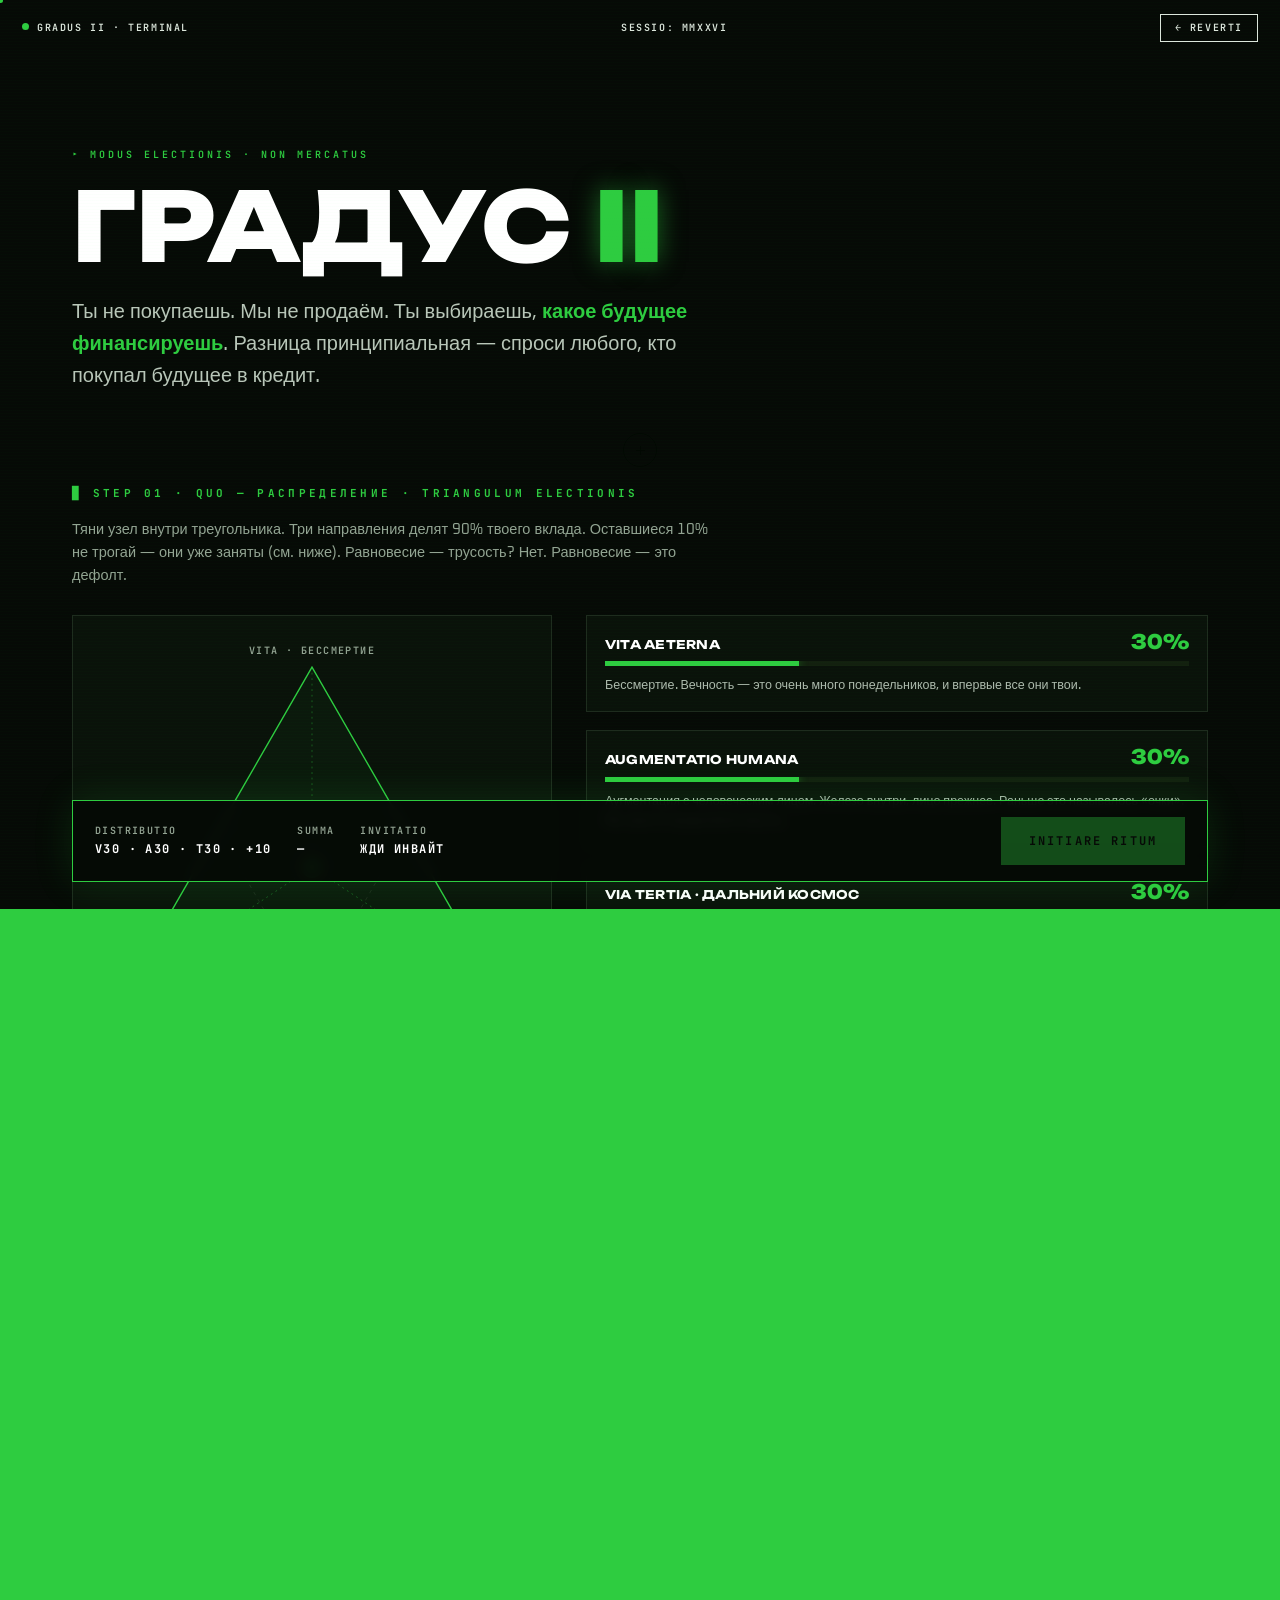
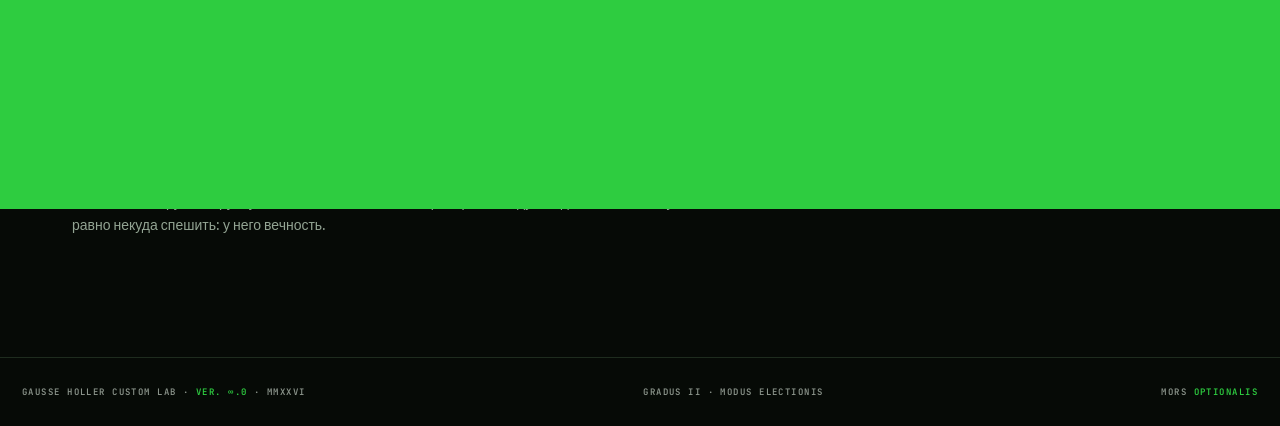
==== commit 80c642b1: "Главная: 5 Higgsfield-видео (hero ORBIS + секция TRANSMISSIONES); треугольник: VITA/AUGMENTATIO/VIA " ====
--- a/site/gradus.html
+++ b/site/gradus.html
@@ -40,7 +40,7 @@
         <line class="tri-ray" id="rayN" x1="444" y1="390" x2="240" y2="253"/>
         <text class="tri-lbl" x="240" y="22" text-anchor="middle">VITA · БЕССМЕРТИЕ</text>
         <text class="tri-lbl" x="36" y="414" text-anchor="start">AUGMENTATIO</text>
-        <text class="tri-lbl" x="444" y="414" text-anchor="end">AQUA NIGRA</text>
+        <text class="tri-lbl" x="444" y="414" text-anchor="end">VIA TERTIA · КОСМОС</text>
         <circle id="triNode" cx="240" cy="253" r="11"/>
         <circle id="triNodeCore" cx="240" cy="253" r="4"/>
       </svg>
@@ -48,7 +48,7 @@
         <button class="pre-chip" data-set="30,30,30" data-cur="Aequus">ДЕФОЛТ 30·30·30</button>
         <button class="pre-chip" data-set="60,15,15" data-cur="Vive">ВЕЧНОСТЬ</button>
         <button class="pre-chip" data-set="15,60,15" data-cur="Ferrum">ЖЕЛЕЗО</button>
-        <button class="pre-chip" data-set="15,15,60" data-cur="Silentium">ТИШИНА</button>
+        <button class="pre-chip" data-set="15,15,60" data-cur="Astra">КОСМОС</button>
       </div>
     </div>
     <div class="alloc-side">
@@ -63,14 +63,14 @@
         <p>Аугментация с человеческим лицом. Железо внутри, лицо прежнее. Раньше это называлось «очки». Мы просто продолжили мысль.</p>
       </div>
       <div class="alloc-row" id="rowN">
-        <div class="ar-head"><span class="ar-name">AQUA NIGRA · КОРПУС ЧЁРНОЙ СТРАЖИ</span><span class="ar-pct" id="pN">30%</span></div>
+        <div class="ar-head"><span class="ar-name">VIA TERTIA · ДАЛЬНИЙ КОСМОС</span><span class="ar-pct" id="pN">30%</span></div>
         <div class="ar-bar"><i id="bN" style="width:33.3%"></i></div>
-        <p>Безопасность. Мы любим пострелять. Точнее — братья из корпуса любят. Мы любим тишину, которая наступает после.</p>
+        <p>Дальний космос. Корабли поколений, дорога без последней остановки. Не левый путь, не правый — вверх.</p>
       </div>
       <div class="alloc-lock">
         <span class="al-badge">10% · SEMPER</span>
         <div>
-          <b>SCRIPTORIUM — администрация и юрзащита.</b> Не регулируется. Единственная константа во вселенной: юристы переживут даже нас. А мы, напомним, продаём бессмертие.
+          <b>DIRECTORIUM — управление проектом.</b> Уже внутри: оборона (CUSTODIA NIGRA, корпус Чёрной Стражи — братья любят пострелять, мы любим тишину после), администрация и юрзащита. Не регулируется: юристы — единственная константа во вселенной. Переживут даже нас. А мы, напомним, продаём бессмертие.
         </div>
       </div>
     </div>
@@ -107,7 +107,7 @@
 
 <!-- SUMMARY HUD -->
 <div class="hudpanel">
-  <div class="f">DISTRIBUTIO<b id="fDir">V30 · A30 · N30 · +10</b></div>
+  <div class="f">DISTRIBUTIO<b id="fDir">V30 · A30 · T30 · +10</b></div>
   <div class="f">SUMMA<b id="fSum">—</b></div>
   <div class="f">INVITATIO<b id="fInv">ЖДИ ИНВАЙТ</b></div>
   <button class="btn solid" id="goBtn" disabled data-cur="Initia">INITIARE RITUM</button>
--- a/site/css/style.css
+++ b/site/css/style.css
@@ -257,6 +257,24 @@
   font:700 9px/1 'JBMono',monospace;letter-spacing:.2em;padding:7px 10px;text-transform:uppercase;z-index:2;
 }
 
+/* transmissions */
+.tv-grid{display:grid;grid-template-columns:1fr 1fr;gap:22px;margin-top:44px;}
+@media(max-width:820px){.tv-grid{grid-template-columns:1fr;}}
+.tv{border:var(--hud);margin:0;background:var(--paper);position:relative;overflow:hidden;}
+.tv::before{
+  content:'● REC';position:absolute;top:12px;right:14px;z-index:2;
+  font:700 9px/1 'JBMono',monospace;letter-spacing:.2em;color:var(--green);
+  animation:blink 1.6s steps(2) infinite;
+}
+.tv video{width:100%;aspect-ratio:16/9;object-fit:cover;display:block;background:#0B0F0B;}
+.tv figcaption{
+  padding:14px 16px 16px;font:400 13.5px/1.5 'Oxanium',sans-serif;color:#242a24;
+  border-top:var(--hud);
+}
+.tv figcaption b{
+  display:block;font:700 10px/1 'JBMono',monospace;letter-spacing:.22em;color:var(--green-dim);
+  margin-bottom:8px;text-transform:uppercase;
+}
 /* counter */
 .counter-wrap{background:var(--ink);color:#fff;max-width:none;padding:110px 22px;}
 .counter-in{max-width:1180px;margin:0 auto;text-align:center;}
